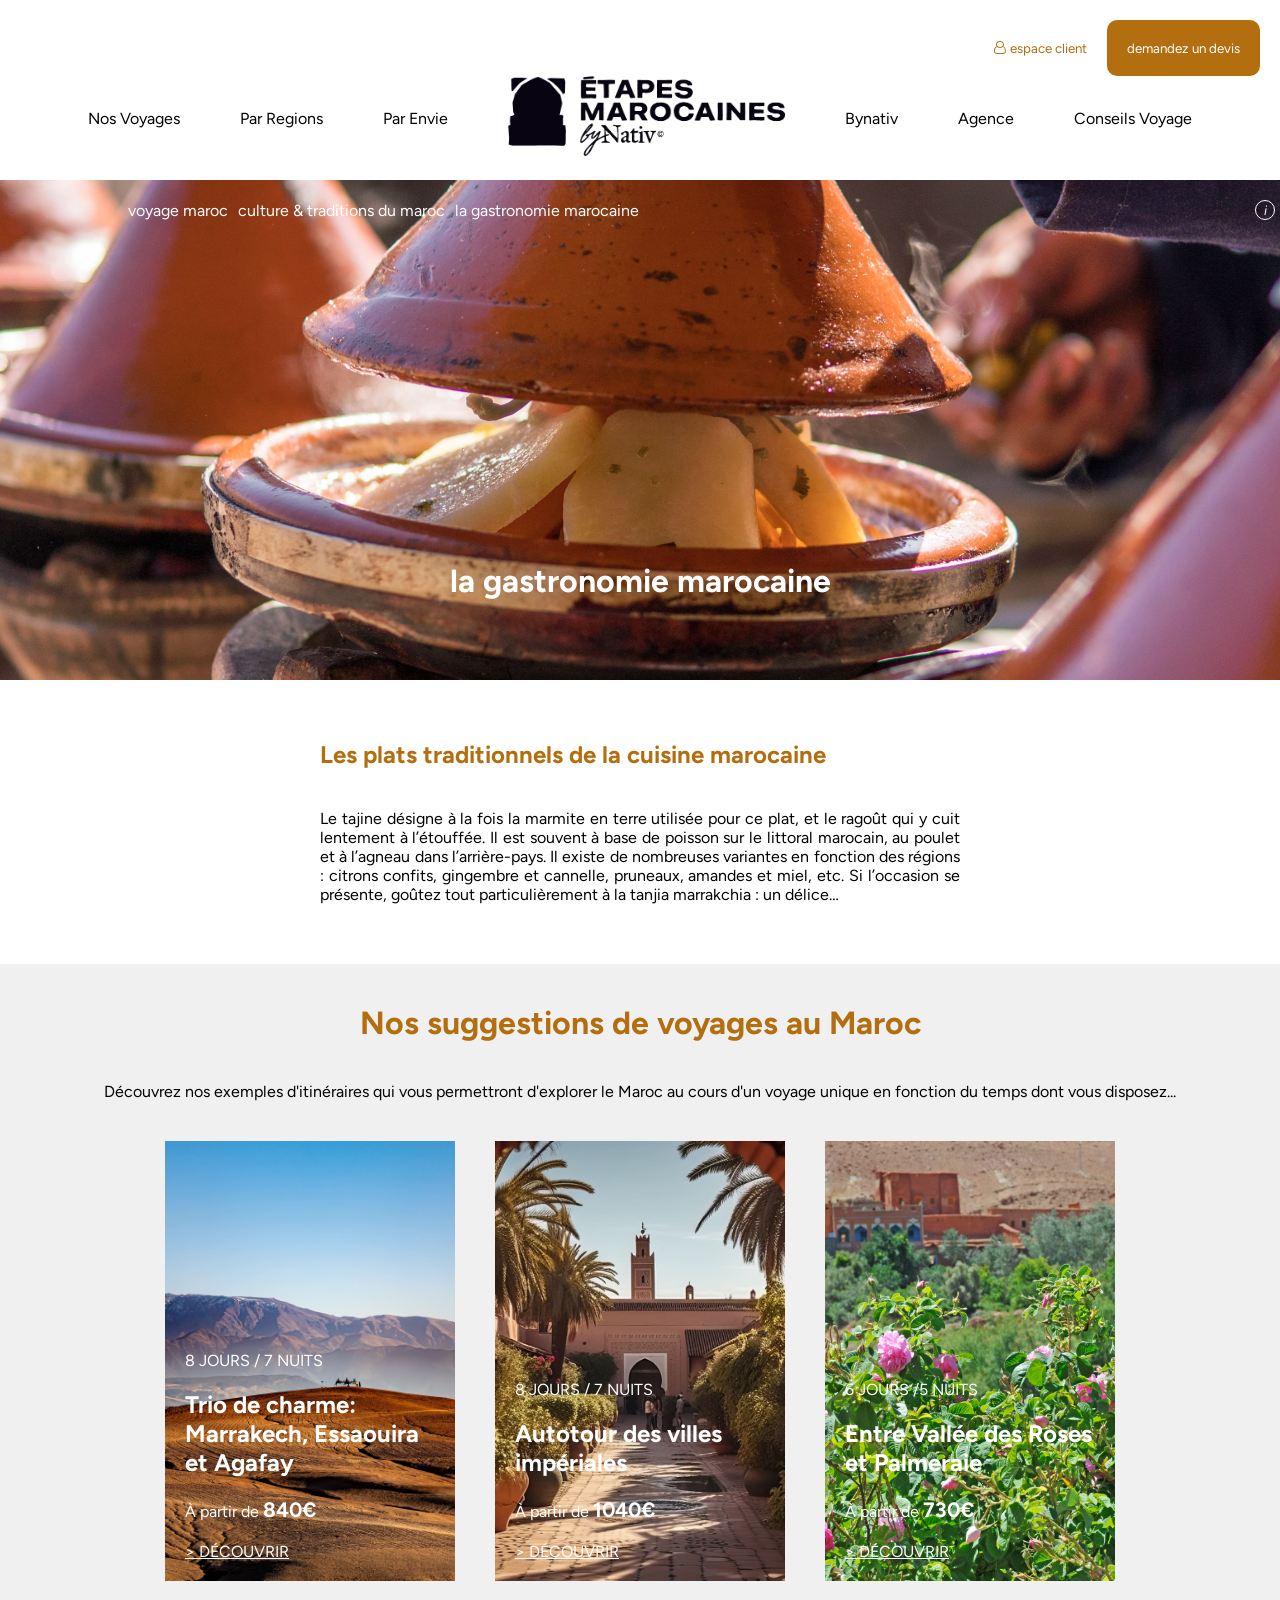
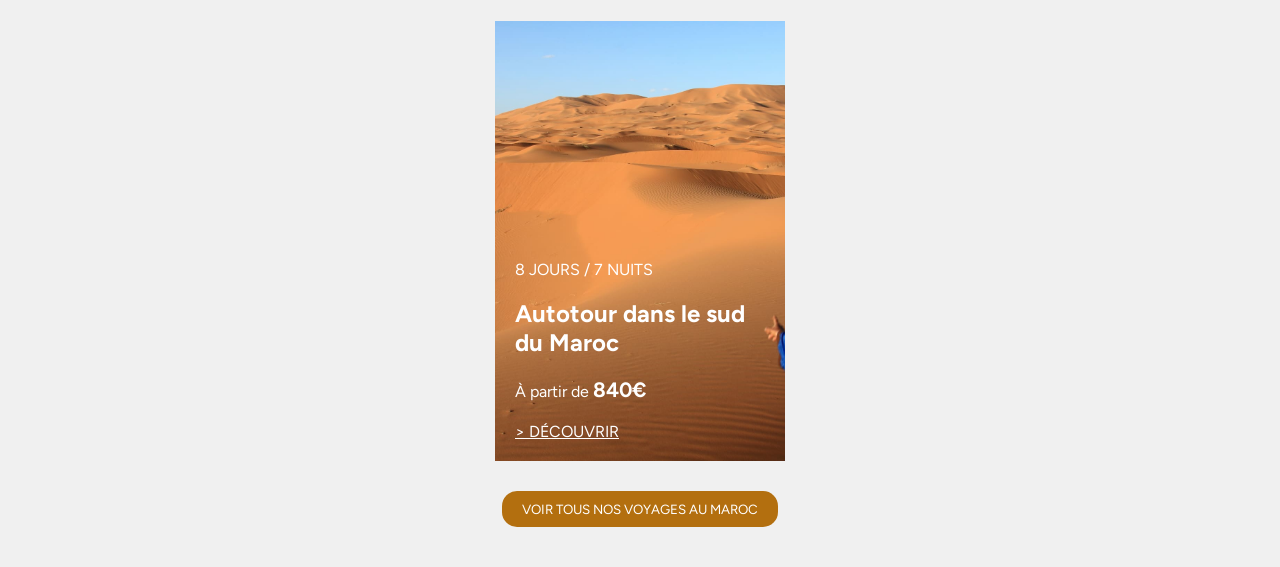
==== index.html @ 0e7ba8e7 "ok" ====
<!DOCTYPE html>
<html lang="en">

<head>
    <meta charset="UTF-8">
    <meta name="viewport" content="width=device-width, initial-scale=1.0">
    <title>Document</title>
    <link rel="stylesheet" href="https://cdnjs.cloudflare.com/ajax/libs/font-awesome/4.7.0/css/font-awesome.min.css">
    <!-- https://fontawesome.com/v4/icons/ -->
    <link rel="preconnect" href="https://fonts.googleapis.com">
    <link rel="preconnect" href="https://fonts.gstatic.com" crossorigin>
    <link
        href="https://fonts.googleapis.com/css2?family=Comic+Relief:wght@400;700&family=Figtree:ital,wght@0,300..900;1,300..900&family=Mulish:ital,wght@0,200..1000;1,200..1000&family=Oswald:wght@200..700&family=Playfair+Display:ital,wght@0,400..900;1,400..900&family=Rowdies:wght@300;400;700&family=Rubik:ital,wght@0,300..900;1,300..900&family=Special+Gothic+Expanded+One&display=swap"
        rel="stylesheet">
    <link rel="stylesheet" href="css/style.css">
</head>

<body>
    <header>
        <nav>
            <ol>
                <li><a href="#">nos voyages</a></li>
                <li><a href="#">par regions</a></li>
                <li><a href="#">par envie</a></li>
                <li><a href="#"><img src="img/logo.png" alt=""></a></li>
                <li><a href="#">bynativ</a></li>
                <li><a href="#">agence</a></li>
                <li><a href="#">conseils voyage</a></li>
            </ol>
        </nav>
        <div class="btns-header">
            <button><i class="fa fa-user-o" aria-hidden="true"></i>espace client</button>
            <button class="avis-btn">demandez un devis</button>
        </div>
    </header>
    <main>
        <section id="section1">
            <div>
                <ol>
                    <li><a href="#">voyage maroc</a></li>
                    <li><a href="#">culture & traditions du maroc</a></li>
                    <li><a href="#">la gastronomie marocaine</a></li>
                </ol>
                <button>i</button>
            </div>
            <h1>la gastronomie marocaine</h1>
        </section>
        <section id="section2">
            <h2>Les plats traditionnels de la cuisine marocaine</h2>
            <p>Le tajine désigne à la fois la marmite en terre utilisée pour ce plat, et le ragoût qui y cuit lentement
                à l’étouffée. Il est souvent à base de poisson sur le littoral marocain, au poulet et à l’agneau dans
                l’arrière-pays. Il existe de nombreuses variantes en fonction des régions : citrons confits, gingembre
                et cannelle, pruneaux, amandes et miel, etc. Si l’occasion se présente, goûtez tout particulièrement à
                la tanjia marrakchia : un délice…</p>
        </section>
        <section id="section3">
            <h2>Nos suggestions de voyages au Maroc</h2>
            <p>Découvrez nos exemples d'itinéraires qui vous permettront d'explorer le Maroc au cours d'un voyage unique
                en fonction du temps dont vous disposez...</p>
            <div class="div-destinations">
                <ul>
                    <li class="destination-voyage-1">
                        <span>8 JOURS / 7 NUITS</span>
                        <h3>Trio de charme: Marrakech, Essaouira et Agafay</h3>
                        <span>À partir de <strong>840€</strong></span>
                        <a href="#">&gt; DÉCOUVRIR</a>
                        <button class="btn-motard">Voir le detail</button>
                    </li>
                    <li class="destination-voyage-2">
                        <span>8 JOURS / 7 NUITS</span>
                        <h3>Autotour des villes impériales</h3>
                        <span>À partir de <strong>1040€</strong></span>
                        <a href="#">&gt; DÉCOUVRIR</a>
                        <button class="btn-motard">Voir le detail</button>
                    </li>
                    <li class="destination-voyage-3">
                        <span>6 JOURS /5 NUITS</span>
                        <h3>Entre Vallée des Roses et Palmeraie</h3>
                        <span>À partir de <strong>730€</strong></span>
                        <a href="#">&gt; DÉCOUVRIR</a>
                        <button class="btn-motard">Voir le detail</button>
                    </li>
                    <li class="destination-voyage-4">
                        <span>8 JOURS / 7 NUITS</span>
                        <h3>Autotour dans le sud du Maroc</h3>
                        <span>À partir de <strong>840€</strong></span>
                        <a href="#">&gt; DÉCOUVRIR</a>
                        <button class="btn-motard">Voir le detail</button>
                    </li>
                </ul>
                <button class="btn-motard">VOIR TOUS NOS VOYAGES AU MAROC</button>
            </div>
        </section>
    </main>
    <footer></footer>
</body>

</html>
---- css/style.css ----
:root {
  --motard-color: #b36f0f;
}
* {
  padding: 0;
  margin: 0;
  font-family: "Figtree", sans-serif;
}
header img {
  height: 80px;
}
header {
  display: flex;
  flex-direction: column-reverse;
  align-items: end;
  padding: 20px;
}
header nav {
  width: 100%;
}
header nav ol {
  display: flex;
  justify-content: center;
  gap: 60px;
  align-items: center;
}
header nav ol li {
  display: block;
}
header nav ol li a {
  text-decoration: none;
  color: black;
  text-transform: capitalize;
}
header button {
  display: flex;
  gap: 5px;
  border: 0;
  padding: 20px;
  align-items: center;
  background: transparent;
  color: inherit;
}
header .btns-header {
  display: flex;
  color: var(--motard-color);
}
header .avis-btn {
  background: var(--motard-color);
  color: white;
  border-radius: 10px;
}

/* ----------------- main ----------------- */
/* --------------- section 1 ------------------ */
#section1 {
  background: url(../img/hero-image.jpeg);
  height: 70vh;
  max-height: 500px;
  background-size: auto;
  background-position: center;
  display: flex;
  flex-direction: column;
  justify-content: space-between;
  color: white;
  align-items: center;
}
#section1 h1 {
  margin-bottom: 80px;
  font-size: 2em; /*1em = 16px*/
}
#section1 div {
  display: flex;
  justify-content: space-between;
  align-items: center;
  width: 100%;
  margin-top: 20px;
}
#section1 div ol {
  display: flex;
  gap: 10px;
  margin-left: 10%;
}

#section1 div ol li {
  display: block;
}
#section1 div ol li a {
  text-decoration: none;
  color: white;
}
#section1 button {
  background: transparent;
  color: white;
  font-style: italic;
  margin-right: 5px;
  border: 1px solid white;
  width: 20px;
  height: 20px;
  border-radius: 50%;
}

/* ------------------------------ section 2 ------------------------ */

#section2 {
  padding: 60px 25%; /* 40px top, 40px bottom , 25% de la largeur du section 2 => left and right*/
}
#section2 h2 {
  color: var(--motard-color);
  margin-bottom: 40px;
}
#section2 p {
  text-align: justify;
}

/* --------------------------------- section 3 ------------------------ */

#section3 {
  background: rgb(240, 240, 240);
  display: flex;
  flex-direction: column;
  align-items: center;
  padding: 40px 100px;
  gap: 40px;
}
#section3 h2 {
  color: var(--motard-color);
  font-size: 2em;
  display: flex;
  flex-direction: column;
  gap: 20px;
  align-items: center;
}

#section3 p {
  text-align: center;
}
#section3 .div-destinations {
  display: flex;
  flex-direction: column;
  align-items: center;
  gap: 30px;
}

#section3 ul {
  display: flex;
  gap: 40px;
  flex-wrap: wrap;
  justify-content: center;
  color: white;
}
#section3 ul li {
  display: flex;
  flex-direction: column;
  justify-content: flex-end;
  height: 400px;
  width: 20%;
  min-width: 250px;
  padding: 20px;
  gap: 20px;
  background-size: cover;
  background-position-x: center;
}
#section3 ul li .btn-motard{
  display: none;
}
#section3 ul li:hover .btn-motard{
  display: block;
}
#section3 ul li:hover>*{ /* le display none est active
  seulement aux fils direct du li lorqu on a un hover*/
  display: none;
}
#section3 ul li h3 {
  font-size: 1.5em;
}
#section3 ul li strong {
  font-size: 1.3em;
}
#section3 ul a {
  color: inherit;
}
#section3 .destination-voyage-1 {
  background-image: url(../img/voyage-1.png);
}
#section3 .destination-voyage-1:hover {
  background-image: url(../img/map-voyage-1.png);
}
#section3 .destination-voyage-2 {
  background-image: url(../img/voyage-2.jpeg);
}
#section3 .destination-voyage-2:hover {
  background-image: url(../img/map-voyage-2.png);
}
#section3 .destination-voyage-3 {
  background-image: url(../img/voyage-3.jpeg);
}
#section3 .destination-voyage-3:hover {
  background-image: url(../img/map-voyage-3.png);
}
#section3 .destination-voyage-4 {
  background-image: url(../img/voyage-4.jpeg);
}
#section3 .destination-voyage-4:hover {
  background-image: url(../img/map-voyage-4.png);
}

#section3 .btn-motard{
  border: 0;
  color: white;
  background: var(--motard-color);
  padding: 10px 20px;
  border-radius: 15px;
}
#section3 .div-destinations button:hover{
  color: blue;
}
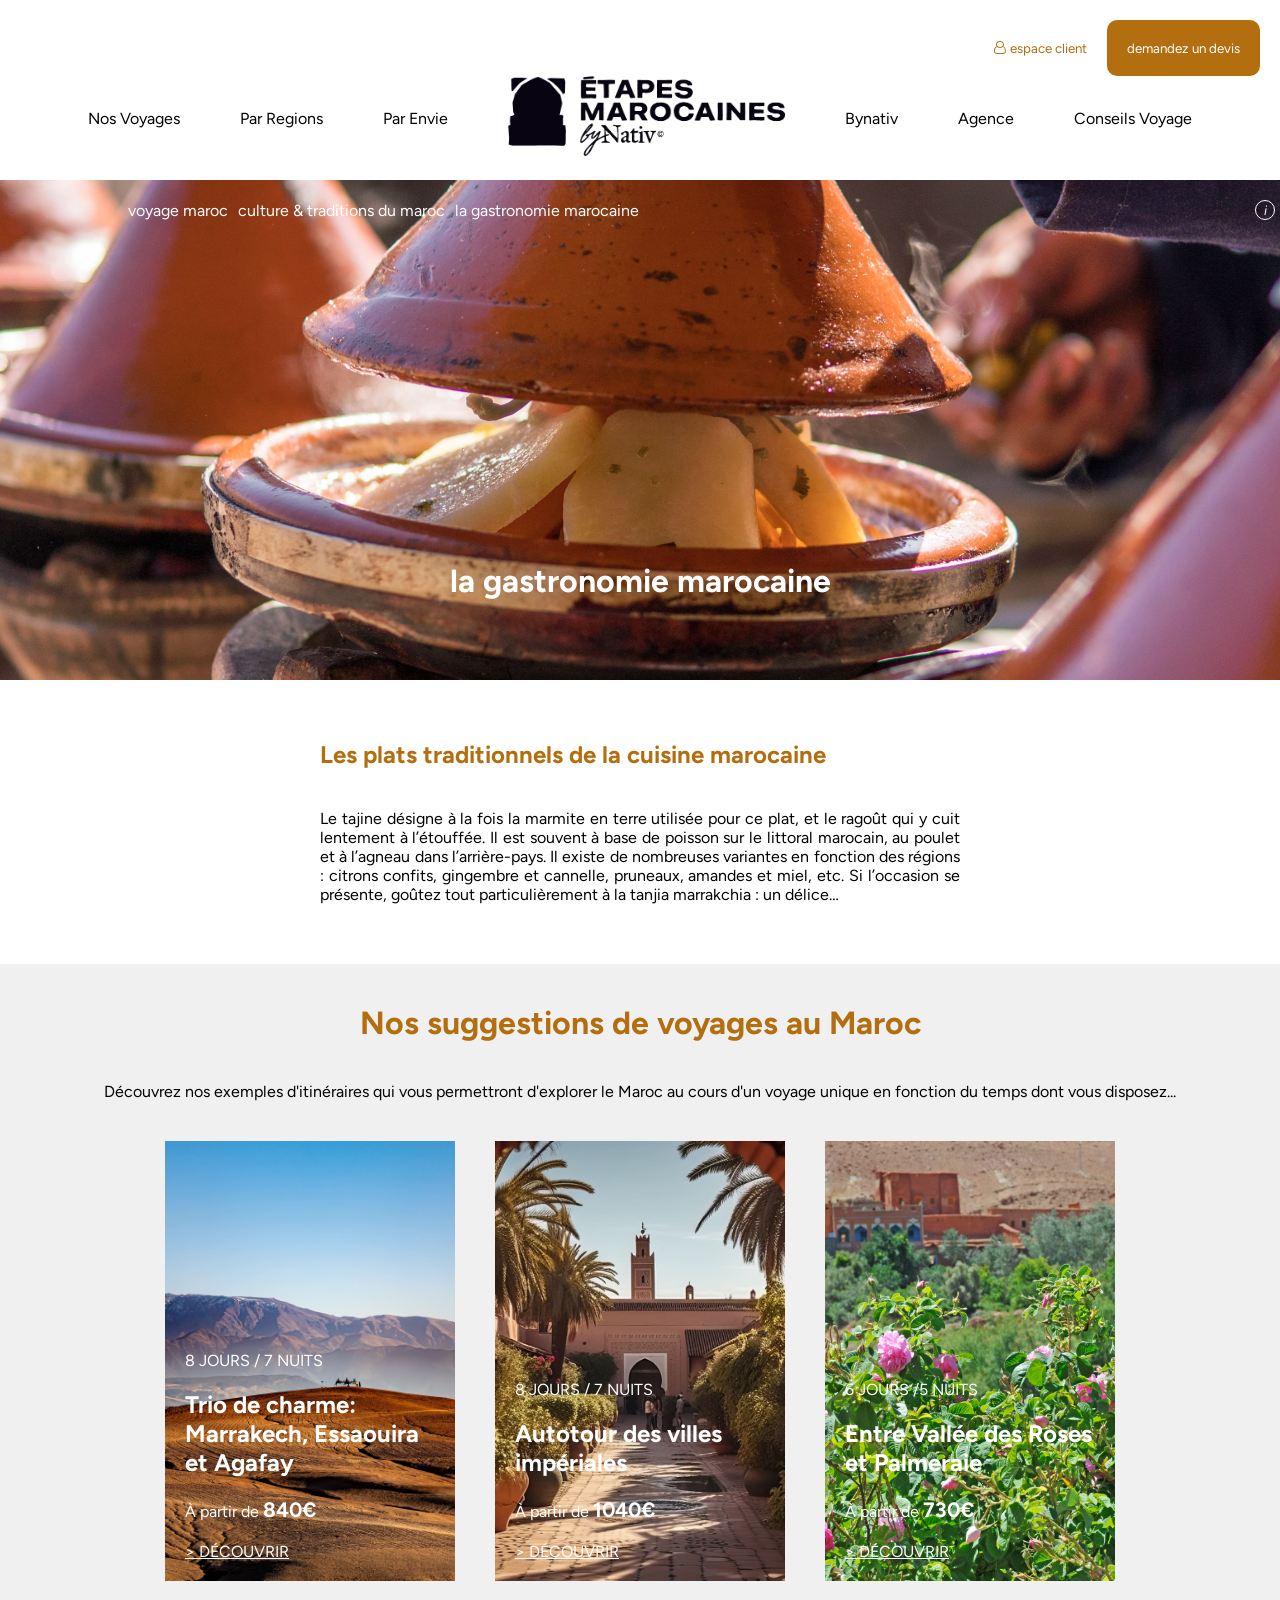
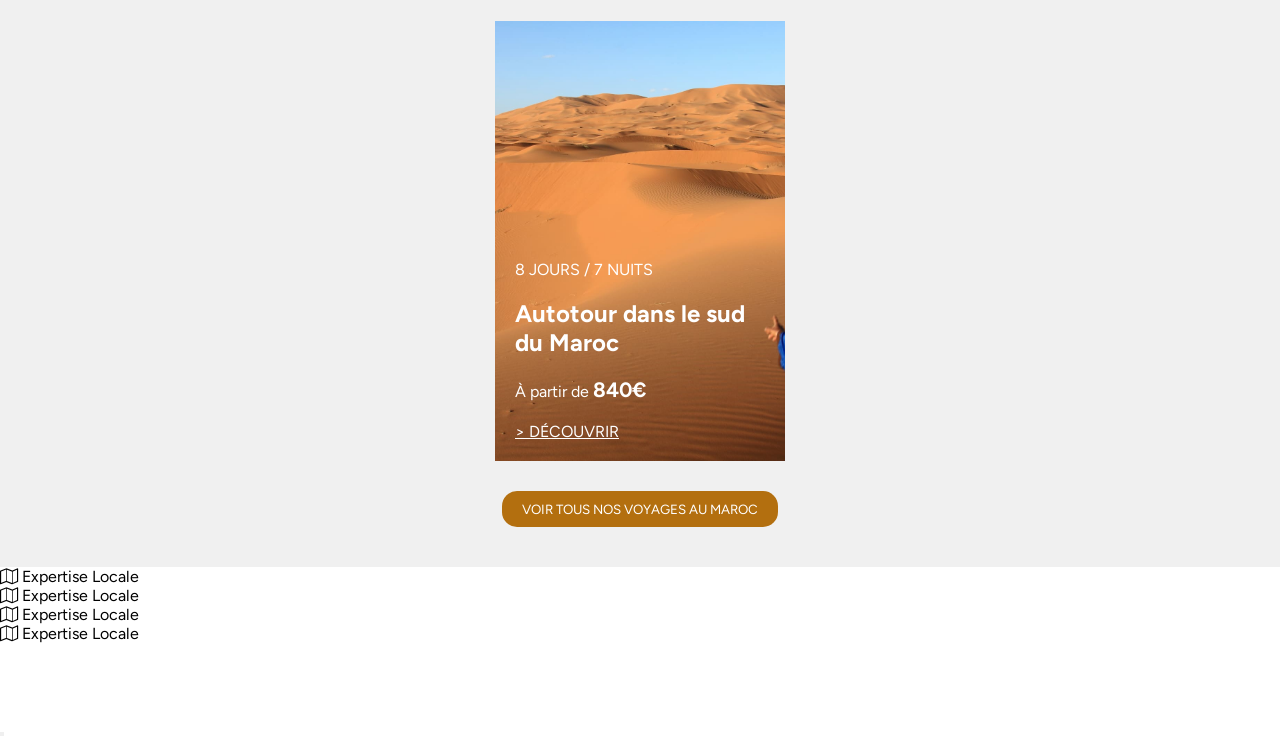
==== commit 38f13dd8: "ok" ====
--- a/index.html
+++ b/index.html
@@ -13,6 +13,7 @@
         href="https://fonts.googleapis.com/css2?family=Comic+Relief:wght@400;700&family=Figtree:ital,wght@0,300..900;1,300..900&family=Mulish:ital,wght@0,200..1000;1,200..1000&family=Oswald:wght@200..700&family=Playfair+Display:ital,wght@0,400..900;1,400..900&family=Rowdies:wght@300;400;700&family=Rubik:ital,wght@0,300..900;1,300..900&family=Special+Gothic+Expanded+One&display=swap"
         rel="stylesheet">
     <link rel="stylesheet" href="css/style.css">
+    
 </head>
 
 <body>
@@ -57,7 +58,7 @@
             <h2>Nos suggestions de voyages au Maroc</h2>
             <p>Découvrez nos exemples d'itinéraires qui vous permettront d'explorer le Maroc au cours d'un voyage unique
                 en fonction du temps dont vous disposez...</p>
-            <div class="div-destinations">
+            <div class="div-destinations"> 
                 <ul>
                     <li class="destination-voyage-1">
                         <span>8 JOURS / 7 NUITS</span>
@@ -92,7 +93,29 @@
             </div>
         </section>
     </main>
-    <footer></footer>
+    <footer>
+        <ul>
+            <li><i class="fa fa-map-o" aria-hidden="true"></i> Expertise Locale</li>
+            <li><i class="fa fa-map-o" aria-hidden="true"></i> Expertise Locale</li>
+            <li><i class="fa fa-map-o" aria-hidden="true"></i> Expertise Locale</li>
+            <li><i class="fa fa-map-o" aria-hidden="true"></i> Expertise Locale</li>
+        </ul>
+        <div>
+            <div>
+                <div>
+                    <h3></h3>
+                    <ul>
+                        <li><img src="" alt=""></li>
+                        <li><img src="" alt=""></li>
+                        <li><img src="" alt=""></li>
+                        <li><img src="" alt=""></li>
+                    </ul>
+                </div>
+                <ul></ul>
+            </div>
+        </div>
+    </footer>
+    <button></button>
 </body>
 
 </html>
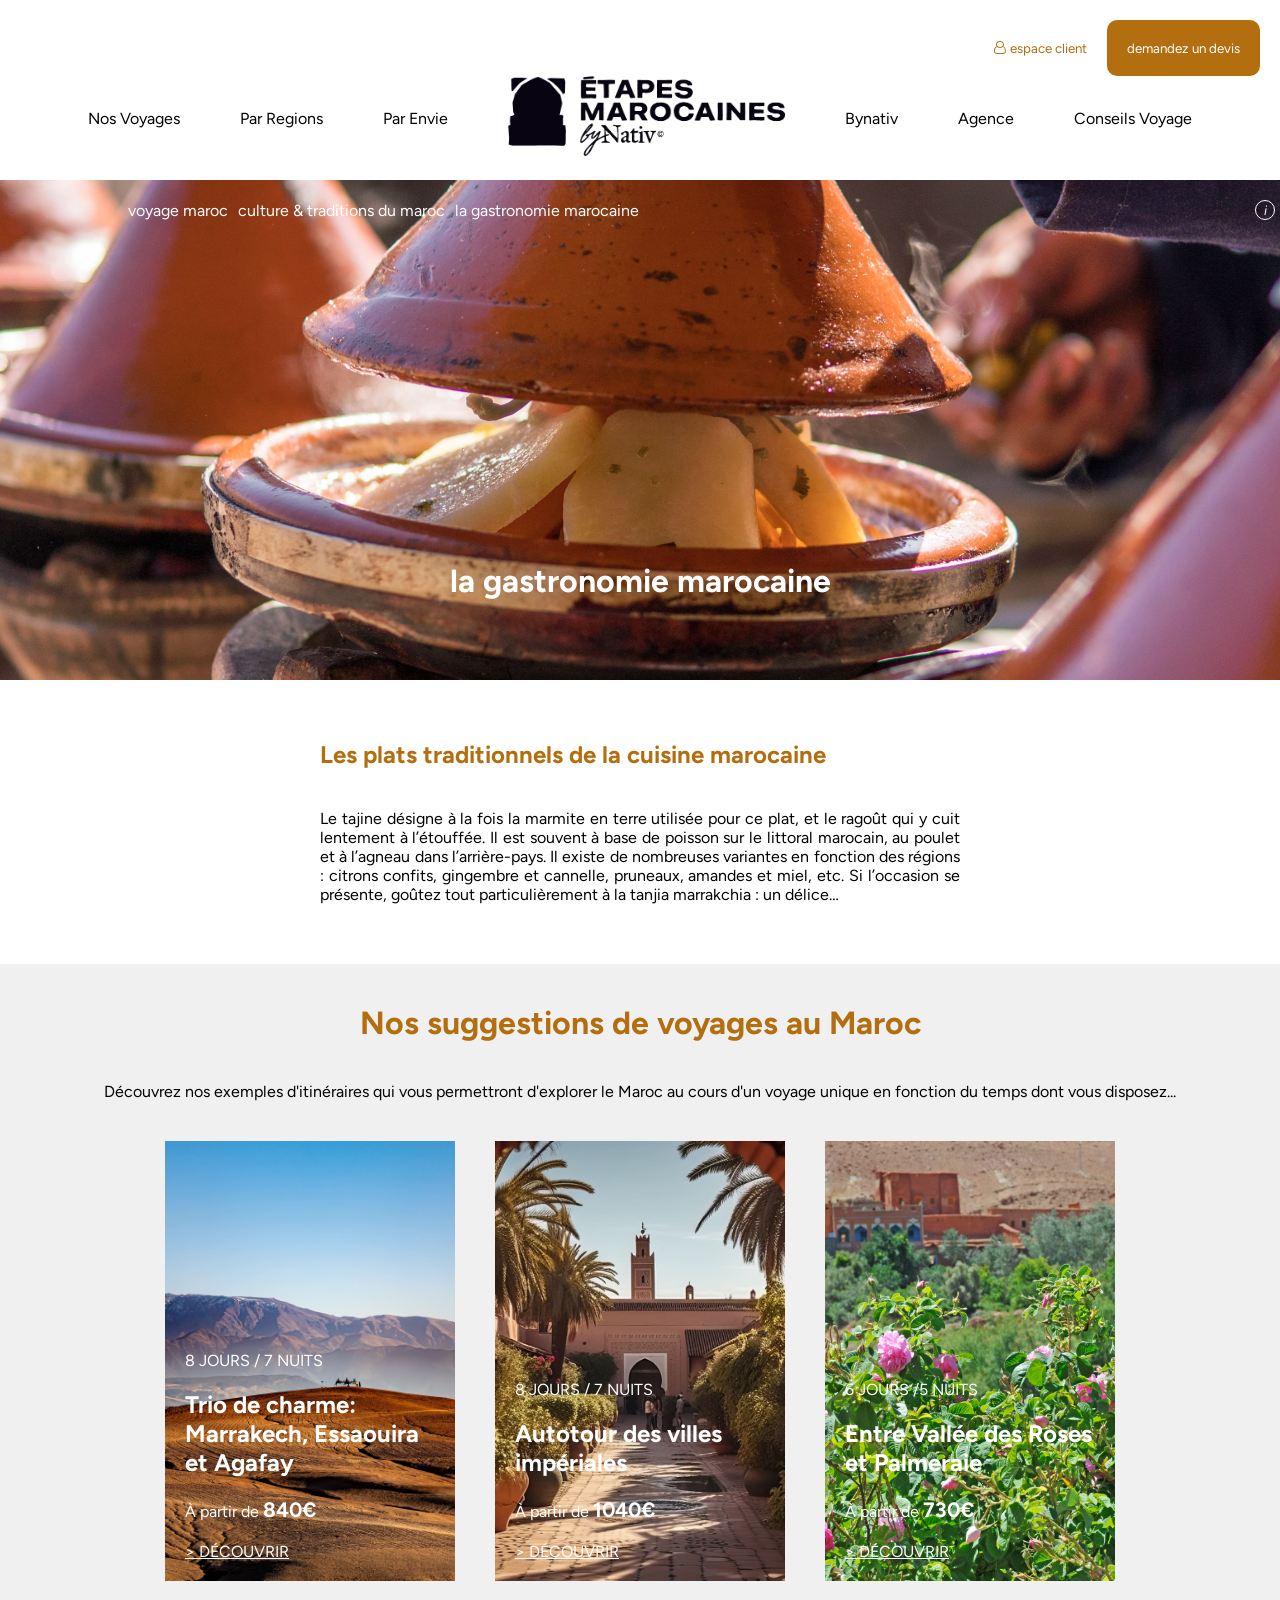
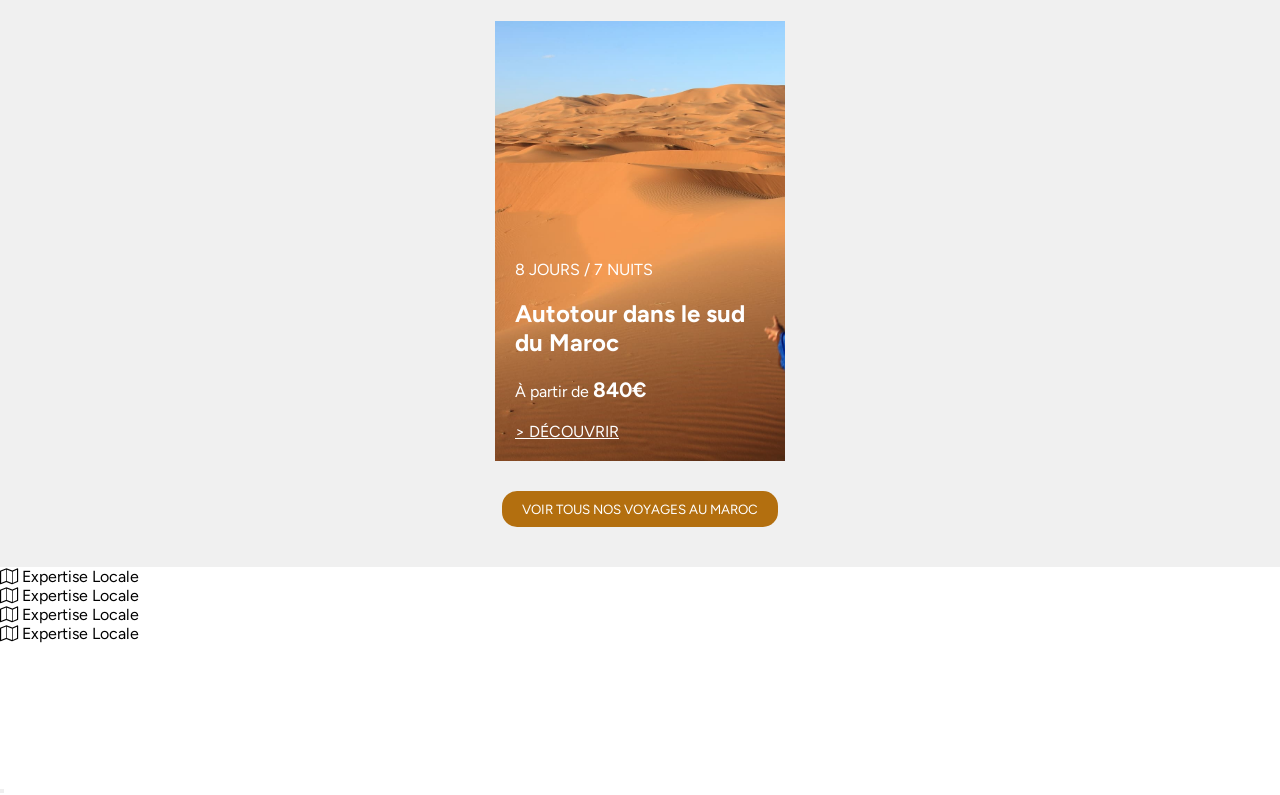
==== commit 239bb6c9: "ok" ====
--- a/index.html
+++ b/index.html
@@ -13,7 +13,7 @@
         href="https://fonts.googleapis.com/css2?family=Comic+Relief:wght@400;700&family=Figtree:ital,wght@0,300..900;1,300..900&family=Mulish:ital,wght@0,200..1000;1,200..1000&family=Oswald:wght@200..700&family=Playfair+Display:ital,wght@0,400..900;1,400..900&family=Rowdies:wght@300;400;700&family=Rubik:ital,wght@0,300..900;1,300..900&family=Special+Gothic+Expanded+One&display=swap"
         rel="stylesheet">
     <link rel="stylesheet" href="css/style.css">
-    
+
 </head>
 
 <body>
@@ -58,7 +58,7 @@
             <h2>Nos suggestions de voyages au Maroc</h2>
             <p>Découvrez nos exemples d'itinéraires qui vous permettront d'explorer le Maroc au cours d'un voyage unique
                 en fonction du temps dont vous disposez...</p>
-            <div class="div-destinations"> 
+            <div class="div-destinations">
                 <ul>
                     <li class="destination-voyage-1">
                         <span>8 JOURS / 7 NUITS</span>
@@ -102,17 +102,19 @@
         </ul>
         <div>
             <div>
-                <div>
-                    <h3></h3>
-                    <ul>
-                        <li><img src="" alt=""></li>
-                        <li><img src="" alt=""></li>
-                        <li><img src="" alt=""></li>
-                        <li><img src="" alt=""></li>
-                    </ul>
-                </div>
-                <ul></ul>
+                <h3></h3>
+                <ul>
+                    <li><img src="" alt=""></li>
+                    <li><img src="" alt=""></li>
+                    <li><img src="" alt=""></li>
+                    <li><img src="" alt=""></li>
+                </ul>
             </div>
+            <ul>
+                <li><a href=""><i></i></a></li>
+                <li><a href=""><i></i></a></li>
+                <li><a href="ok"><i></i></a></li>
+            </ul>
         </div>
     </footer>
     <button></button>
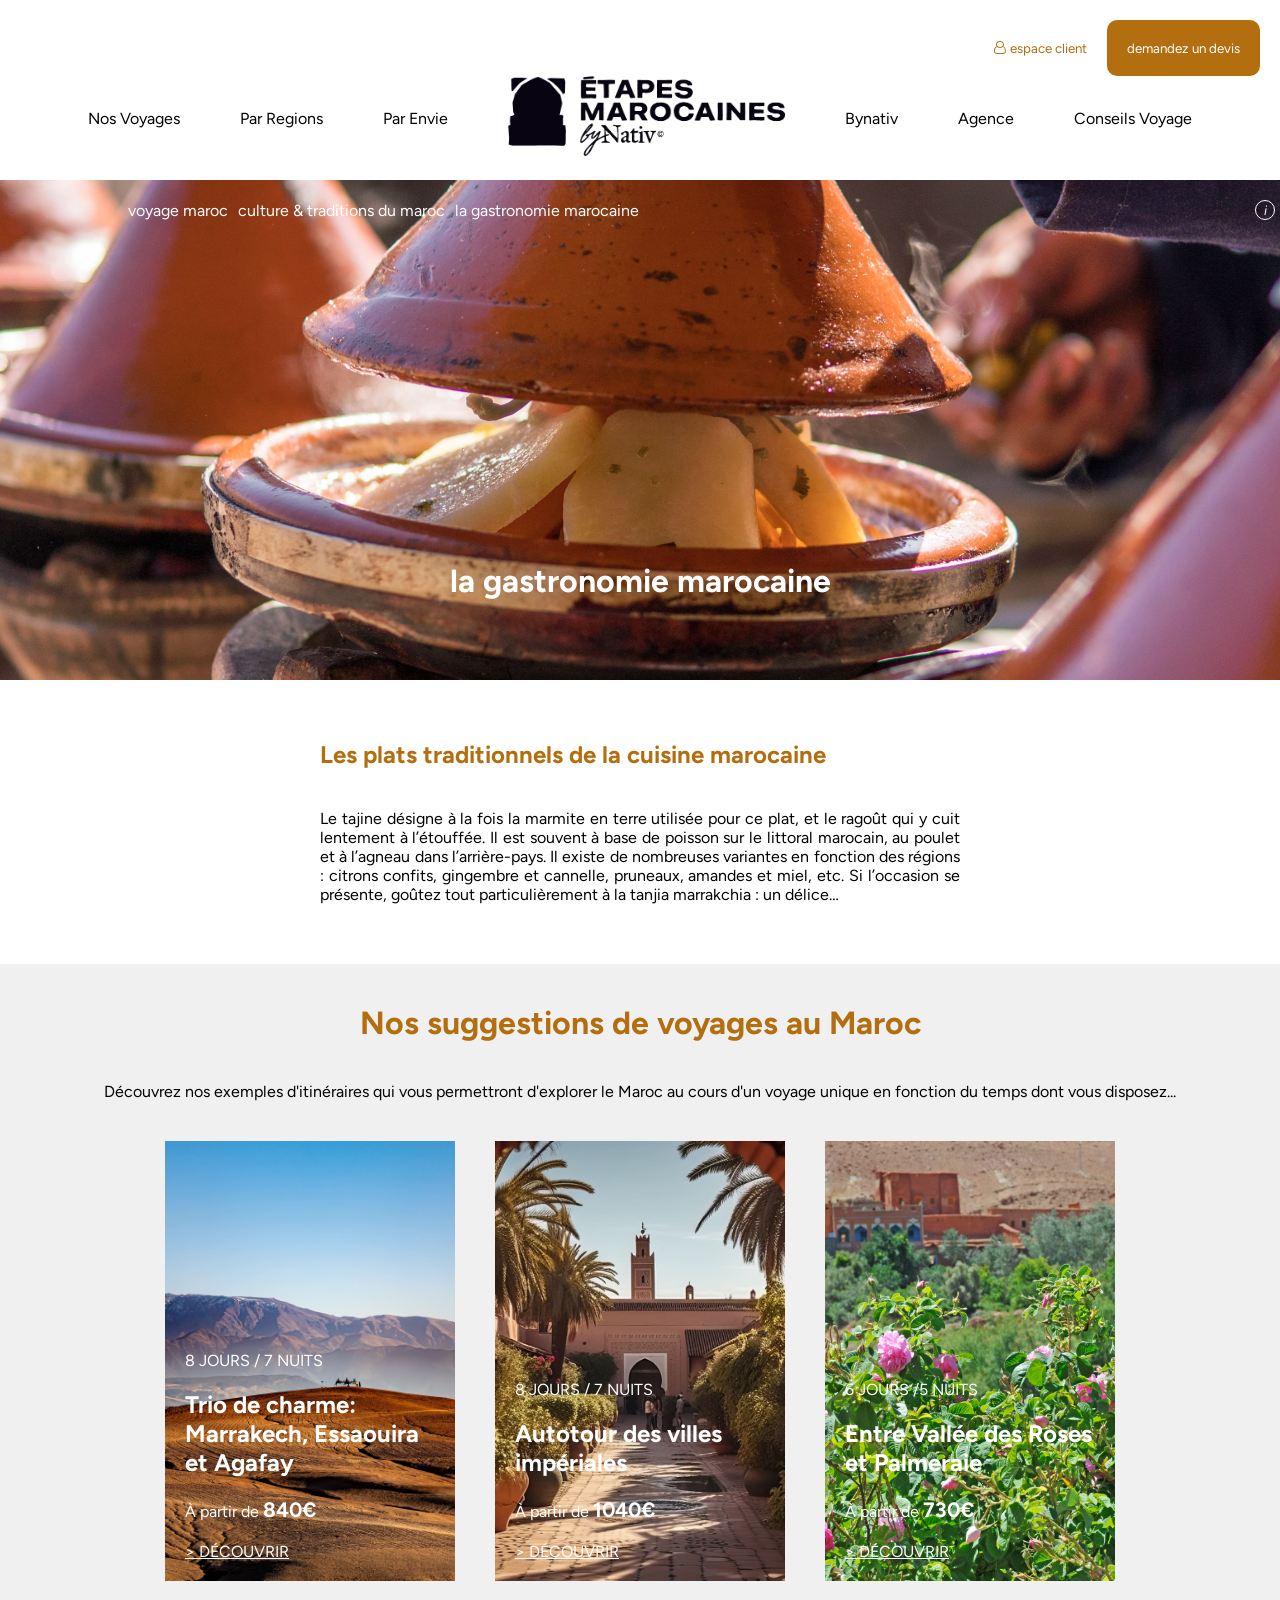
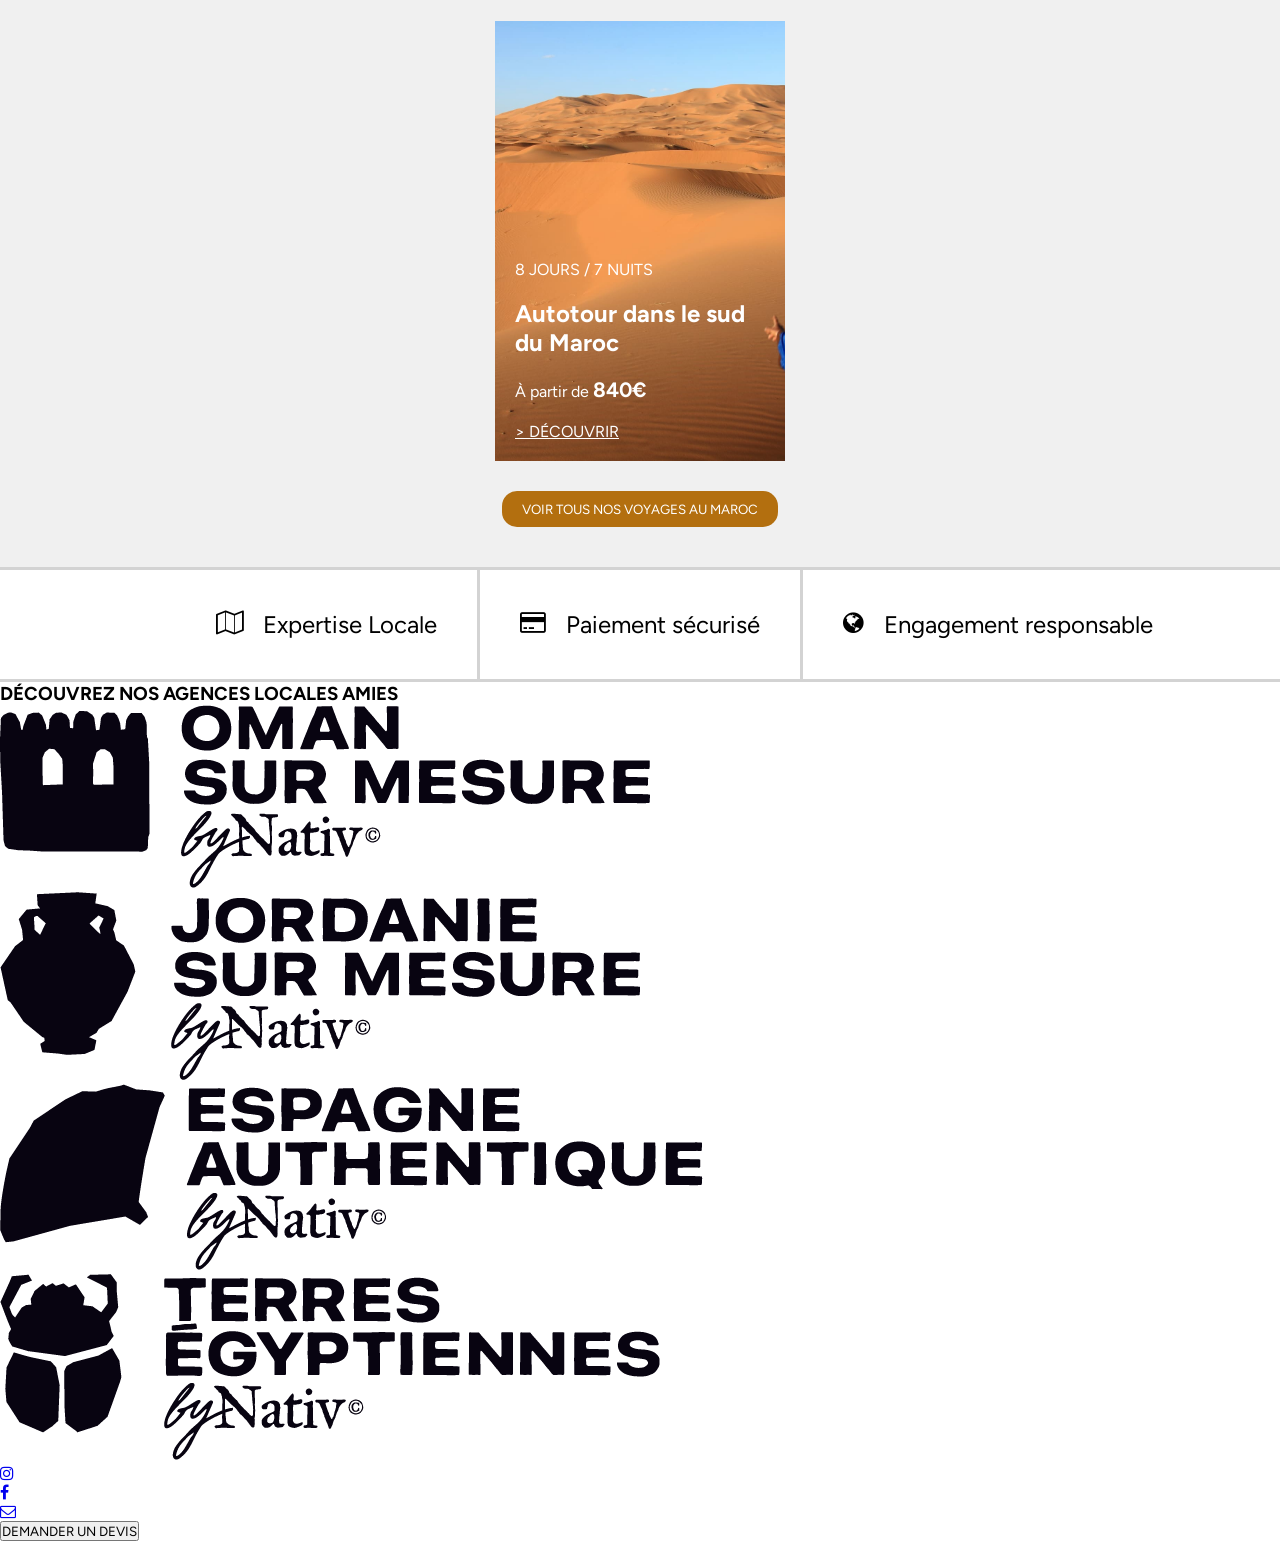
==== commit e94b133f: "ok" ====
--- a/index.html
+++ b/index.html
@@ -94,30 +94,30 @@
         </section>
     </main>
     <footer>
-        <ul>
-            <li><i class="fa fa-map-o" aria-hidden="true"></i> Expertise Locale</li>
-            <li><i class="fa fa-map-o" aria-hidden="true"></i> Expertise Locale</li>
-            <li><i class="fa fa-map-o" aria-hidden="true"></i> Expertise Locale</li>
-            <li><i class="fa fa-map-o" aria-hidden="true"></i> Expertise Locale</li>
+        <ul class="footer-advantages">
+            <li><i class="fa fa-map-o" aria-hidden="true"></i>Expertise Locale</li>
+            <!-- <li><i class="fa fa-puzzle-piece" aria-hidden="true"></i>Expérience sur-mesure</li> -->
+            <li><i class="fa fa-credit-card" aria-hidden="true"></i>Paiement sécurisé</li>
+            <li><i class="fa fa-globe" aria-hidden="true"></i>Engagement responsable</li>
         </ul>
         <div>
             <div>
-                <h3></h3>
+                <h3>DÉCOUVREZ NOS AGENCES LOCALES AMIES</h3>
                 <ul>
-                    <li><img src="" alt=""></li>
-                    <li><img src="" alt=""></li>
-                    <li><img src="" alt=""></li>
-                    <li><img src="" alt=""></li>
+                    <li><img src="img/oman-logo.png" alt=""></li>
+                    <li><img src="img/jordanie-logo.png" alt=""></li>
+                    <li><img src="img/espagne-logo.png" alt=""></li>
+                    <li><img src="img/egypte-logo.png" alt=""></li>
                 </ul>
             </div>
             <ul>
-                <li><a href=""><i></i></a></li>
-                <li><a href=""><i></i></a></li>
-                <li><a href="ok"><i></i></a></li>
+                <li><a href="#"><i class="fa fa-instagram" aria-hidden="true"></i></a></li>
+                <li><a href="#"><i class="fa fa-facebook" aria-hidden="true"></i></a></li>
+                <li><a href="#"><i class="fa fa-envelope-o" aria-hidden="true"></i></a></li>
             </ul>
         </div>
     </footer>
-    <button></button>
+    <button>DEMANDER UN DEVIS</button>
 </body>
 
 </html>
--- a/css/style.css
+++ b/css/style.css
@@ -161,13 +161,14 @@
   background-size: cover;
   background-position-x: center;
 }
-#section3 ul li .btn-motard{
+#section3 ul li .btn-motard {
   display: none;
 }
-#section3 ul li:hover .btn-motard{
+#section3 ul li:hover .btn-motard {
   display: block;
 }
-#section3 ul li:hover>*{ /* le display none est active
+#section3 ul li:hover > * {
+  /* le display none est active
   seulement aux fils direct du li lorqu on a un hover*/
   display: none;
 }
@@ -205,13 +206,36 @@
   background-image: url(../img/map-voyage-4.png);
 }
 
-#section3 .btn-motard{
+#section3 .btn-motard {
   border: 0;
   color: white;
   background: var(--motard-color);
   padding: 10px 20px;
   border-radius: 15px;
 }
-#section3 .div-destinations button:hover{
+#section3 .div-destinations button:hover {
   color: blue;
 }
+
+/* ------------------------footer ------------------- */
+footer .footer-advantages {
+  display: flex;
+  justify-content: center;
+  background: lightgray;
+  padding: 3px 0px;
+  gap: 3px;
+}
+footer .footer-advantages li {
+  padding: 40px;
+  font-size: 1.5em;
+  background: white;
+  display: flex;
+  gap: 20px;
+}
+footer .footer-advantages li:first-child,
+footer .footer-advantages li:last-child {
+  flex: 1;
+}
+footer .footer-advantages li:first-child {
+  justify-content: flex-end;
+}
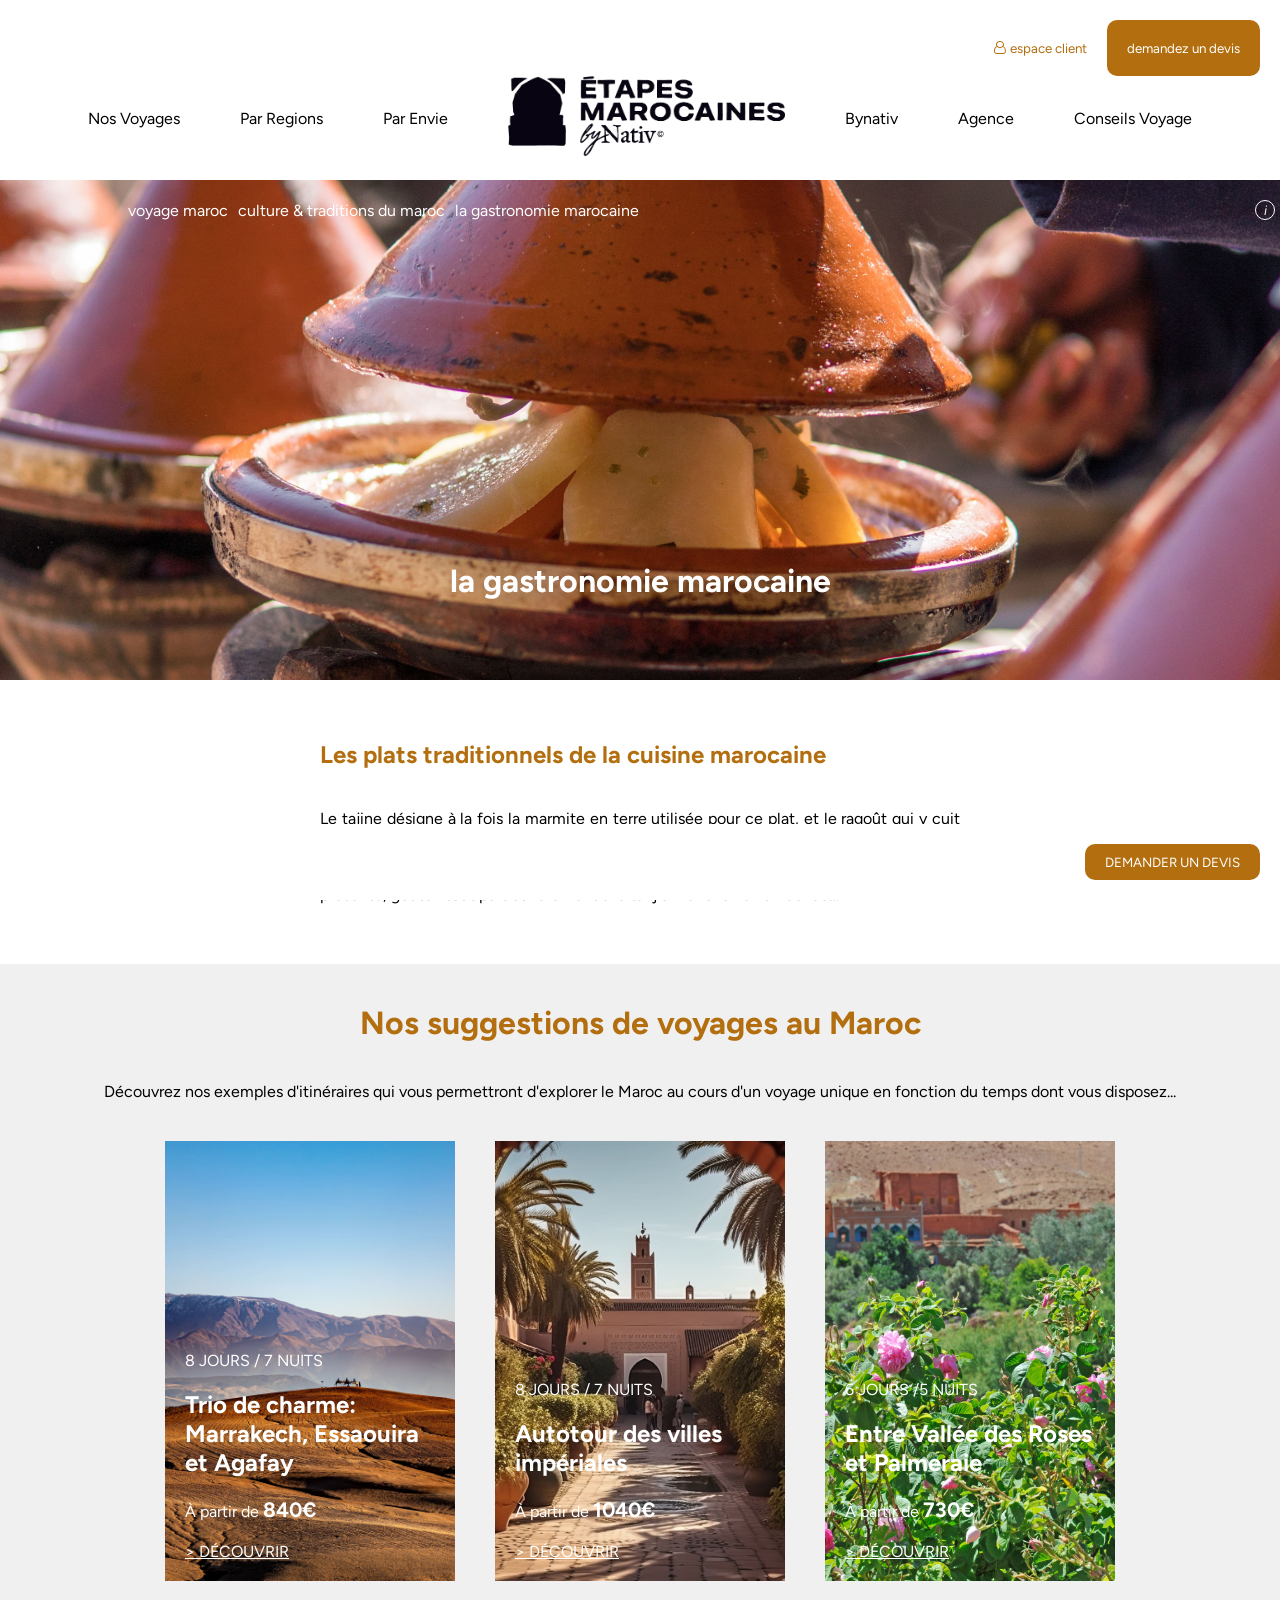
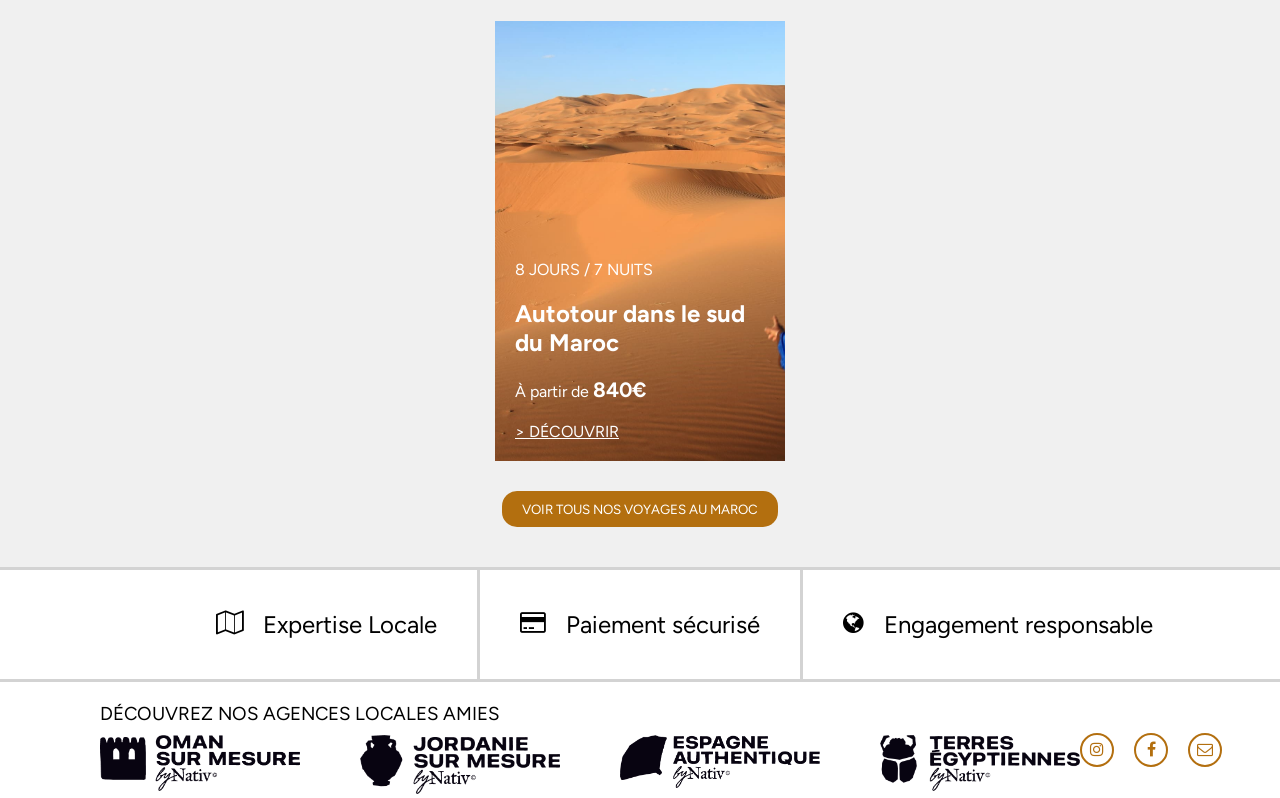
==== commit 5e0bab2c: "ok" ====
--- a/index.html
+++ b/index.html
@@ -100,7 +100,7 @@
             <li><i class="fa fa-credit-card" aria-hidden="true"></i>Paiement sécurisé</li>
             <li><i class="fa fa-globe" aria-hidden="true"></i>Engagement responsable</li>
         </ul>
-        <div>
+        <div class="footer-agences">
             <div>
                 <h3>DÉCOUVREZ NOS AGENCES LOCALES AMIES</h3>
                 <ul>
@@ -110,14 +110,16 @@
                     <li><img src="img/egypte-logo.png" alt=""></li>
                 </ul>
             </div>
-            <ul>
+            <ul class="footer-social-media">
                 <li><a href="#"><i class="fa fa-instagram" aria-hidden="true"></i></a></li>
                 <li><a href="#"><i class="fa fa-facebook" aria-hidden="true"></i></a></li>
                 <li><a href="#"><i class="fa fa-envelope-o" aria-hidden="true"></i></a></li>
             </ul>
         </div>
     </footer>
-    <button>DEMANDER UN DEVIS</button>
+    <div id="devis-btn">
+        <button >DEMANDER UN DEVIS</button>
+    </div>
 </body>
 
 </html>
--- a/css/style.css
+++ b/css/style.css
@@ -224,6 +224,7 @@
   background: lightgray;
   padding: 3px 0px;
   gap: 3px;
+  margin-bottom: 20px;
 }
 footer .footer-advantages li {
   padding: 40px;
@@ -239,3 +240,57 @@
 footer .footer-advantages li:first-child {
   justify-content: flex-end;
 }
+footer .footer-agences {
+  margin: 0px 100px;
+  display: flex;
+  justify-content: space-between;
+  align-items: center;
+}
+footer .footer-agences h3 {
+  font-weight: normal;
+  margin-bottom: 10px;
+}
+footer .footer-agences ul {
+  display: flex;
+  gap: 60px;
+}
+footer .footer-agences ul li {
+  display: block;
+}
+footer .footer-agences ul li img {
+  width: 200px;
+}
+footer .footer-agences ul.footer-social-media {
+  gap: 20px;
+}
+footer .footer-agences ul.footer-social-media li {
+  color: var(--motard-color);
+  border: 2px solid var(--motard-color);
+  width: 30px;
+  height: 30px;
+  border-radius: 50%;
+  display: flex;
+  justify-content: center;
+  align-items: center;
+}
+footer .footer-agences ul.footer-social-media li a {
+  color: inherit;
+}
+#devis-btn {
+  position: fixed;
+  bottom: 0;
+  background: white;
+  width: 100%;
+  display: flex;
+  justify-content: flex-end;
+  padding: 20px;
+  box-sizing: border-box;
+}
+
+#devis-btn button {
+  color: white;
+  background-color: var(--motard-color);
+  padding: 10px 20px;
+  border-radius: 10px;
+  border: 0;
+}
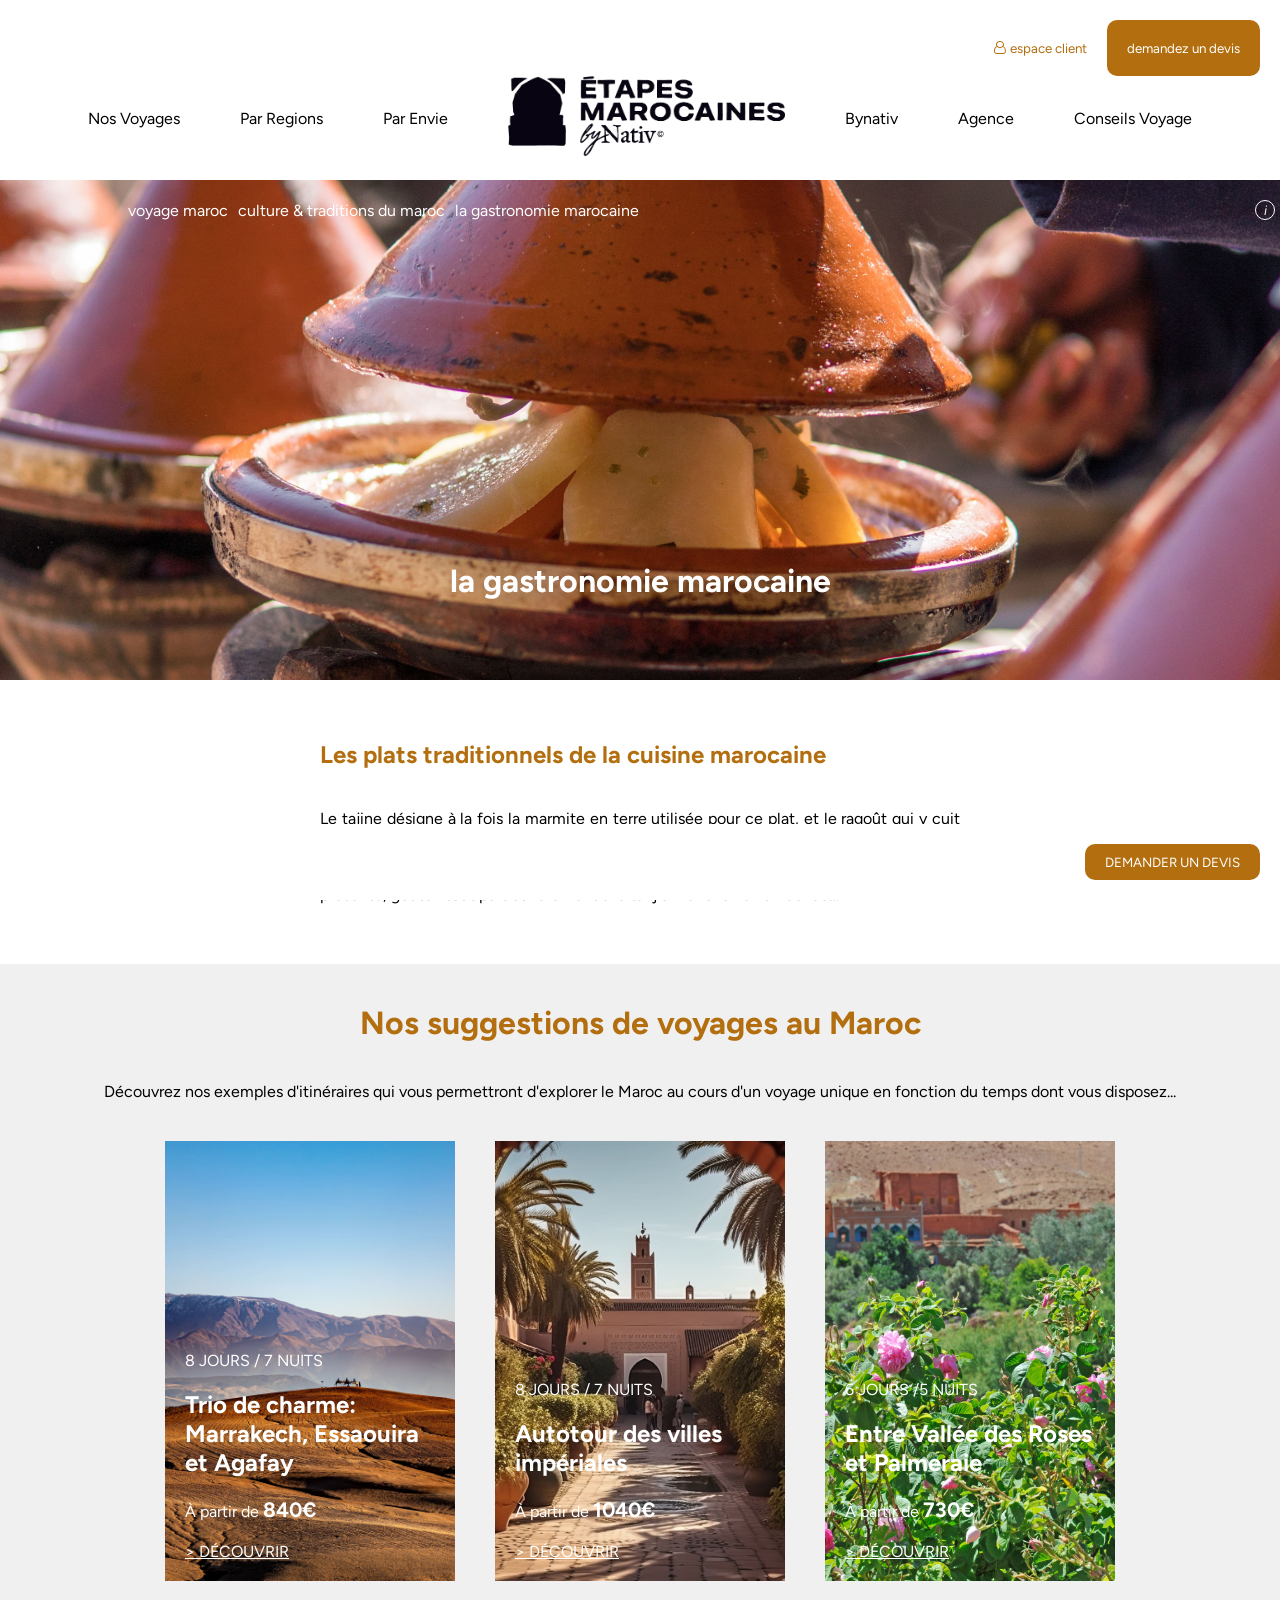
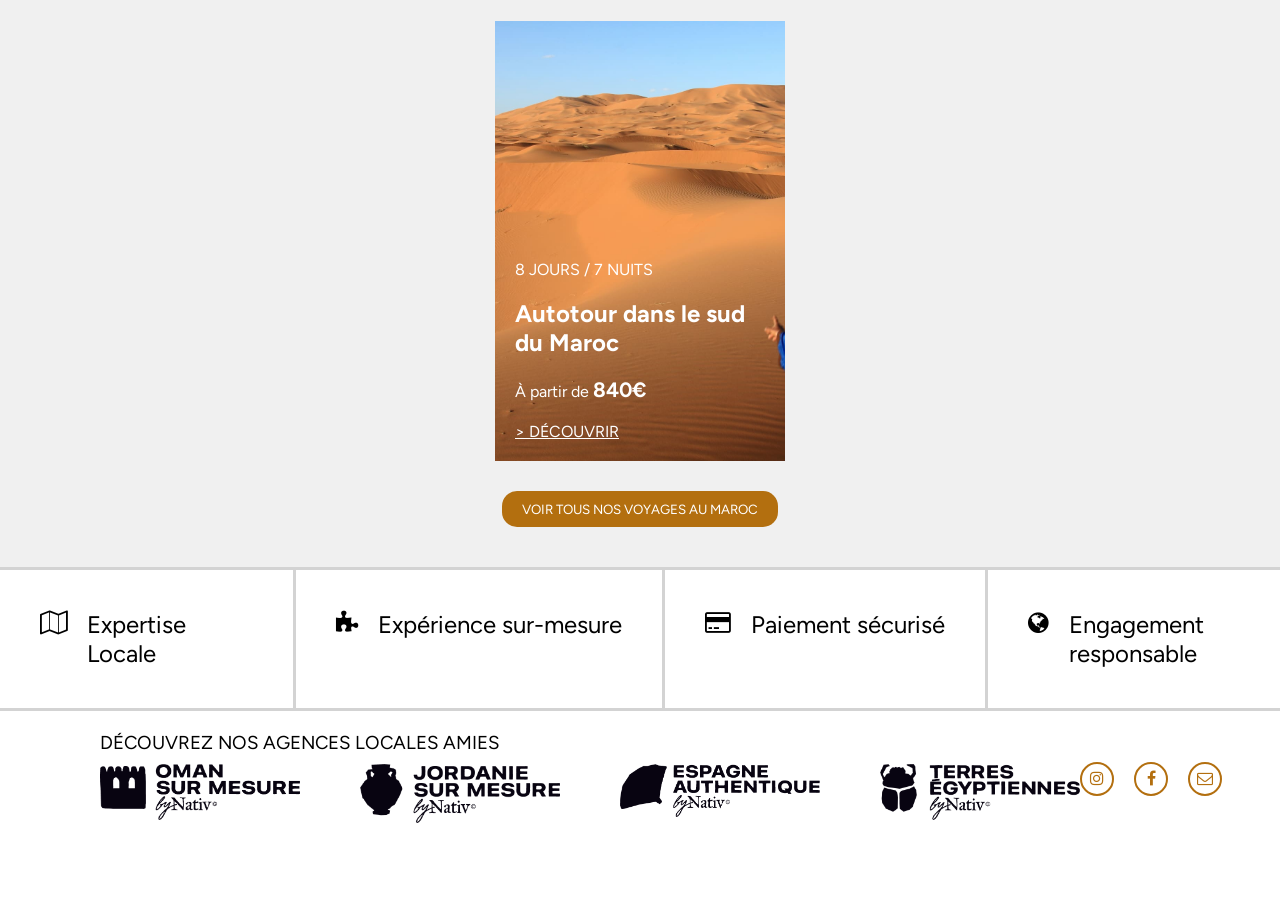
==== commit 72d637e1: "ok" ====
--- a/index.html
+++ b/index.html
@@ -96,7 +96,7 @@
     <footer>
         <ul class="footer-advantages">
             <li><i class="fa fa-map-o" aria-hidden="true"></i>Expertise Locale</li>
-            <!-- <li><i class="fa fa-puzzle-piece" aria-hidden="true"></i>Expérience sur-mesure</li> -->
+            <li><i class="fa fa-puzzle-piece" aria-hidden="true"></i>Expérience sur-mesure</li>
             <li><i class="fa fa-credit-card" aria-hidden="true"></i>Paiement sécurisé</li>
             <li><i class="fa fa-globe" aria-hidden="true"></i>Engagement responsable</li>
         </ul>
--- a/css/style.css
+++ b/css/style.css
@@ -218,6 +218,9 @@
 }
 
 /* ------------------------footer ------------------- */
+footer{
+  margin-bottom: 90px;
+}
 footer .footer-advantages {
   display: flex;
   justify-content: center;
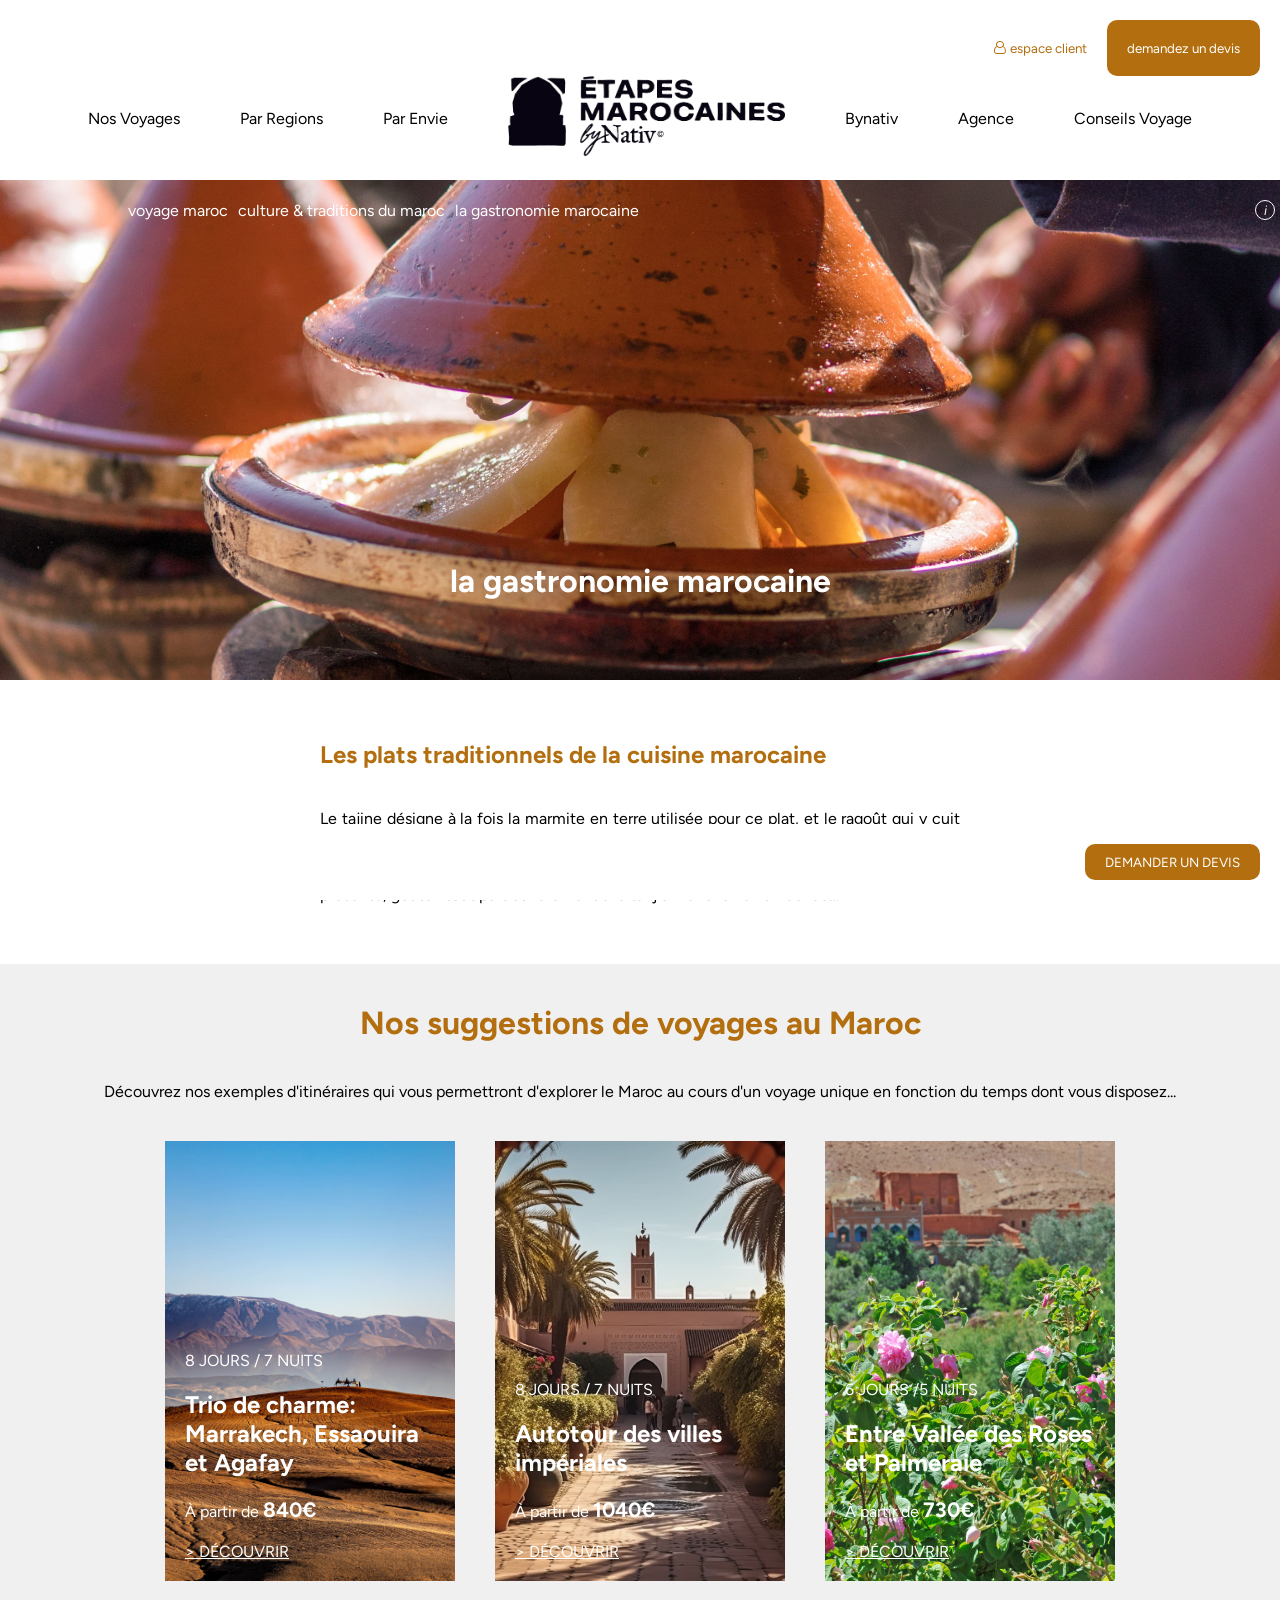
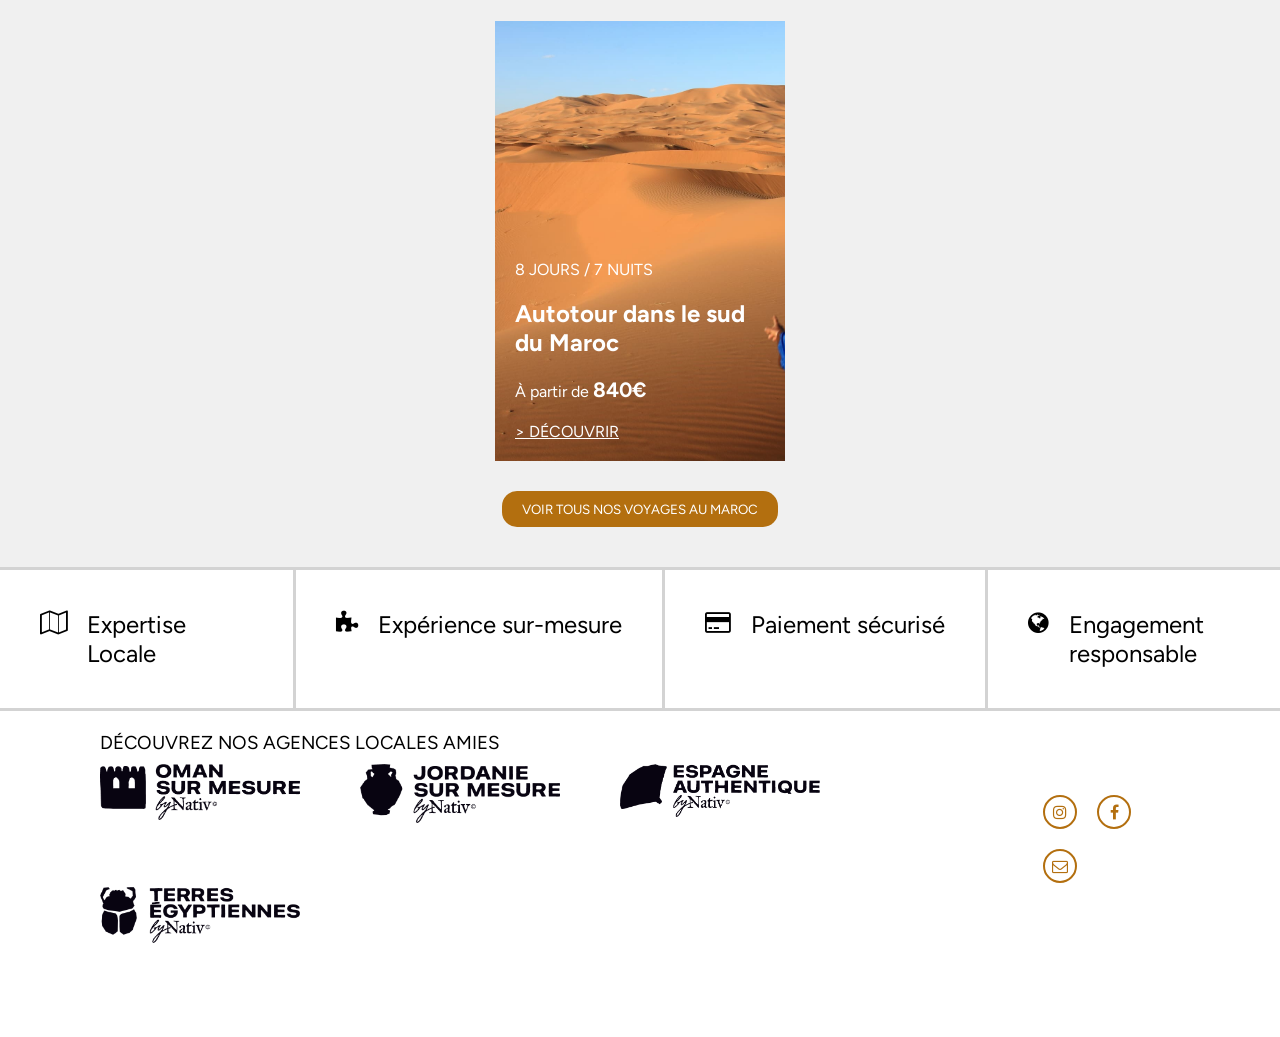
==== commit 545582cb: "ok" ====
--- a/index.html
+++ b/index.html
@@ -23,7 +23,7 @@
                 <li><a href="#">nos voyages</a></li>
                 <li><a href="#">par regions</a></li>
                 <li><a href="#">par envie</a></li>
-                <li><a href="#"><img src="img/logo.png" alt=""></a></li>
+                <li class="logo-li"><a href="#"><img src="img/logo.png" alt=""></a></li>
                 <li><a href="#">bynativ</a></li>
                 <li><a href="#">agence</a></li>
                 <li><a href="#">conseils voyage</a></li>
--- a/css/style.css
+++ b/css/style.css
@@ -218,7 +218,7 @@
 }
 
 /* ------------------------footer ------------------- */
-footer{
+footer {
   margin-bottom: 90px;
 }
 footer .footer-advantages {
@@ -255,6 +255,7 @@
 }
 footer .footer-agences ul {
   display: flex;
+  flex-wrap: wrap;
   gap: 60px;
 }
 footer .footer-agences ul li {
@@ -297,3 +298,27 @@
   border-radius: 10px;
   border: 0;
 }
+
+@media screen and (max-width: 1200px) {
+  /* if largeur <1200px*/
+  header .logo-li {
+    order: -1;
+    text-align: center;
+    width: 100%;
+  }
+  header ol {
+    flex-wrap: wrap;
+  }
+}
+@media screen and (max-width: 1000px) {
+  footer .footer-advantages li:first-child {
+     justify-content: unset; 
+  }
+  footer .footer-advantages{
+    flex-wrap: wrap;
+  }
+  footer .footer-advantages li {
+    flex: 1;
+    justify-content: center;
+  }
+}
